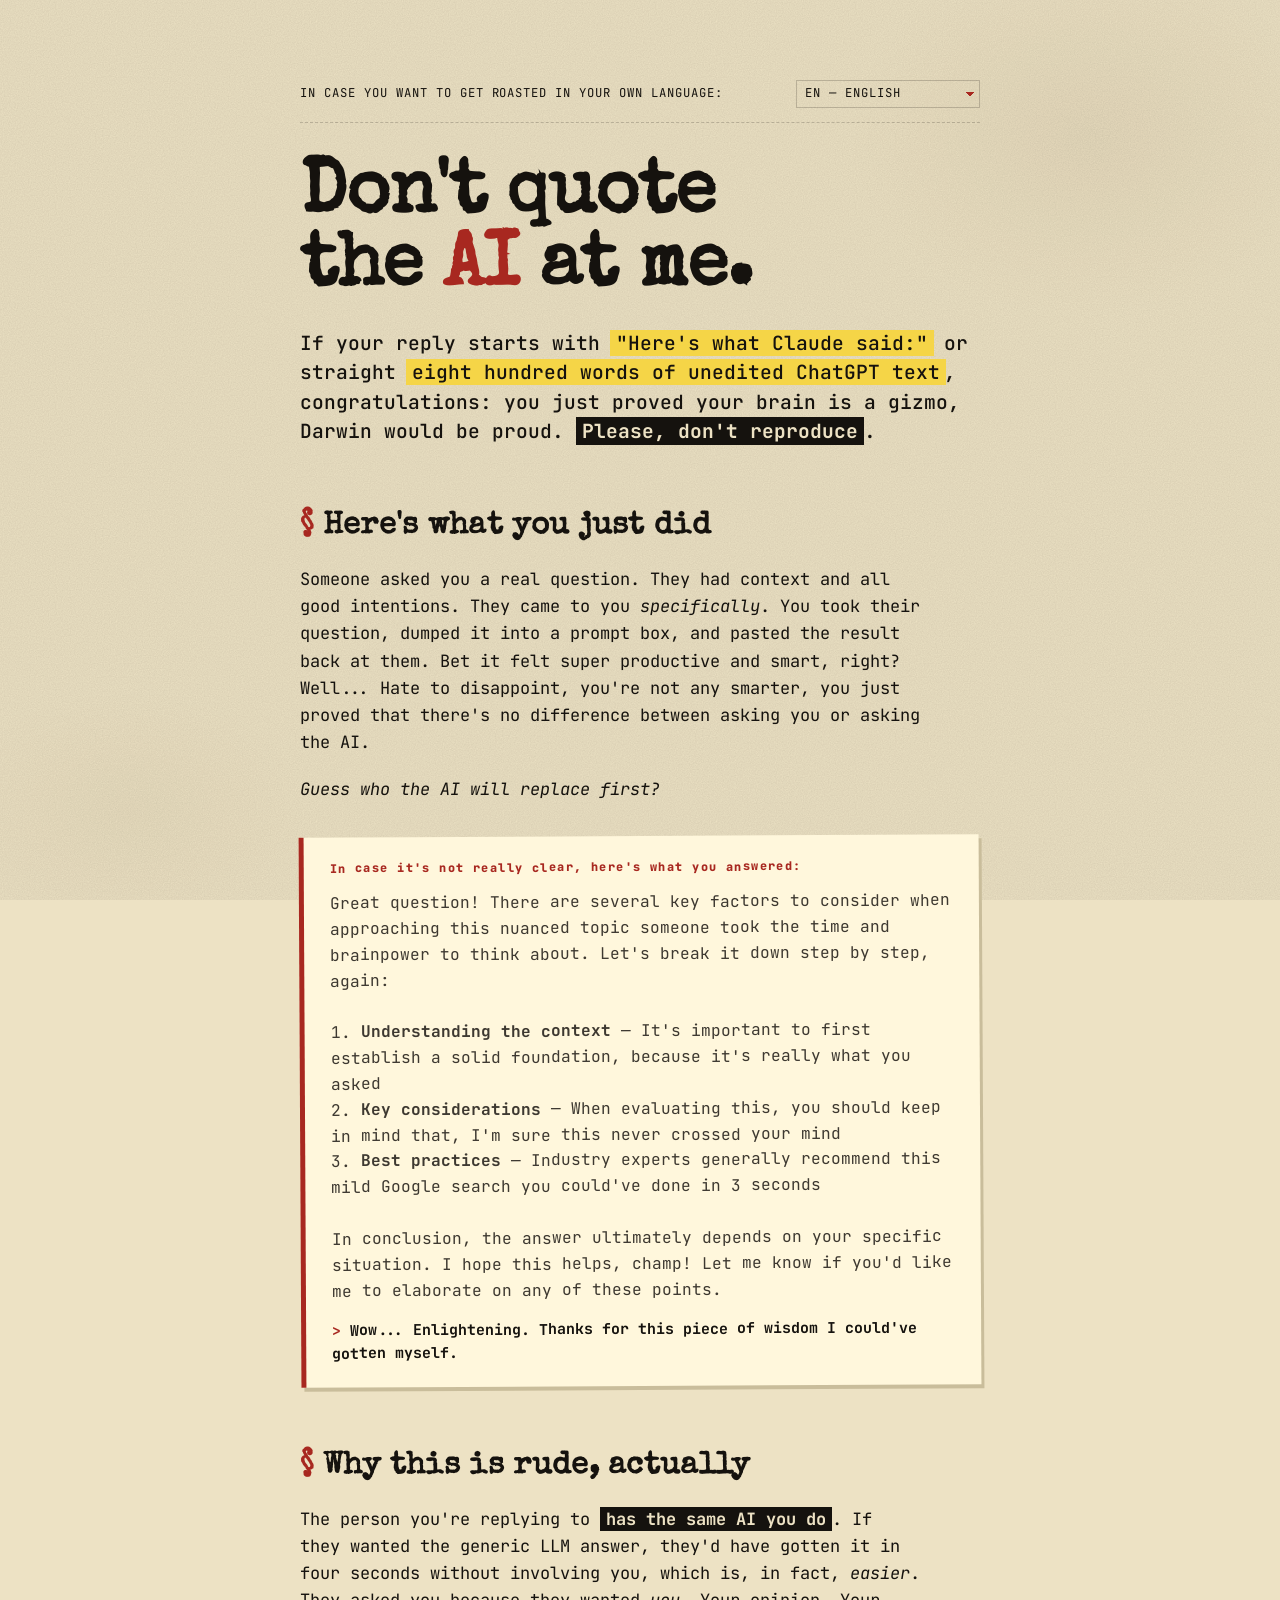
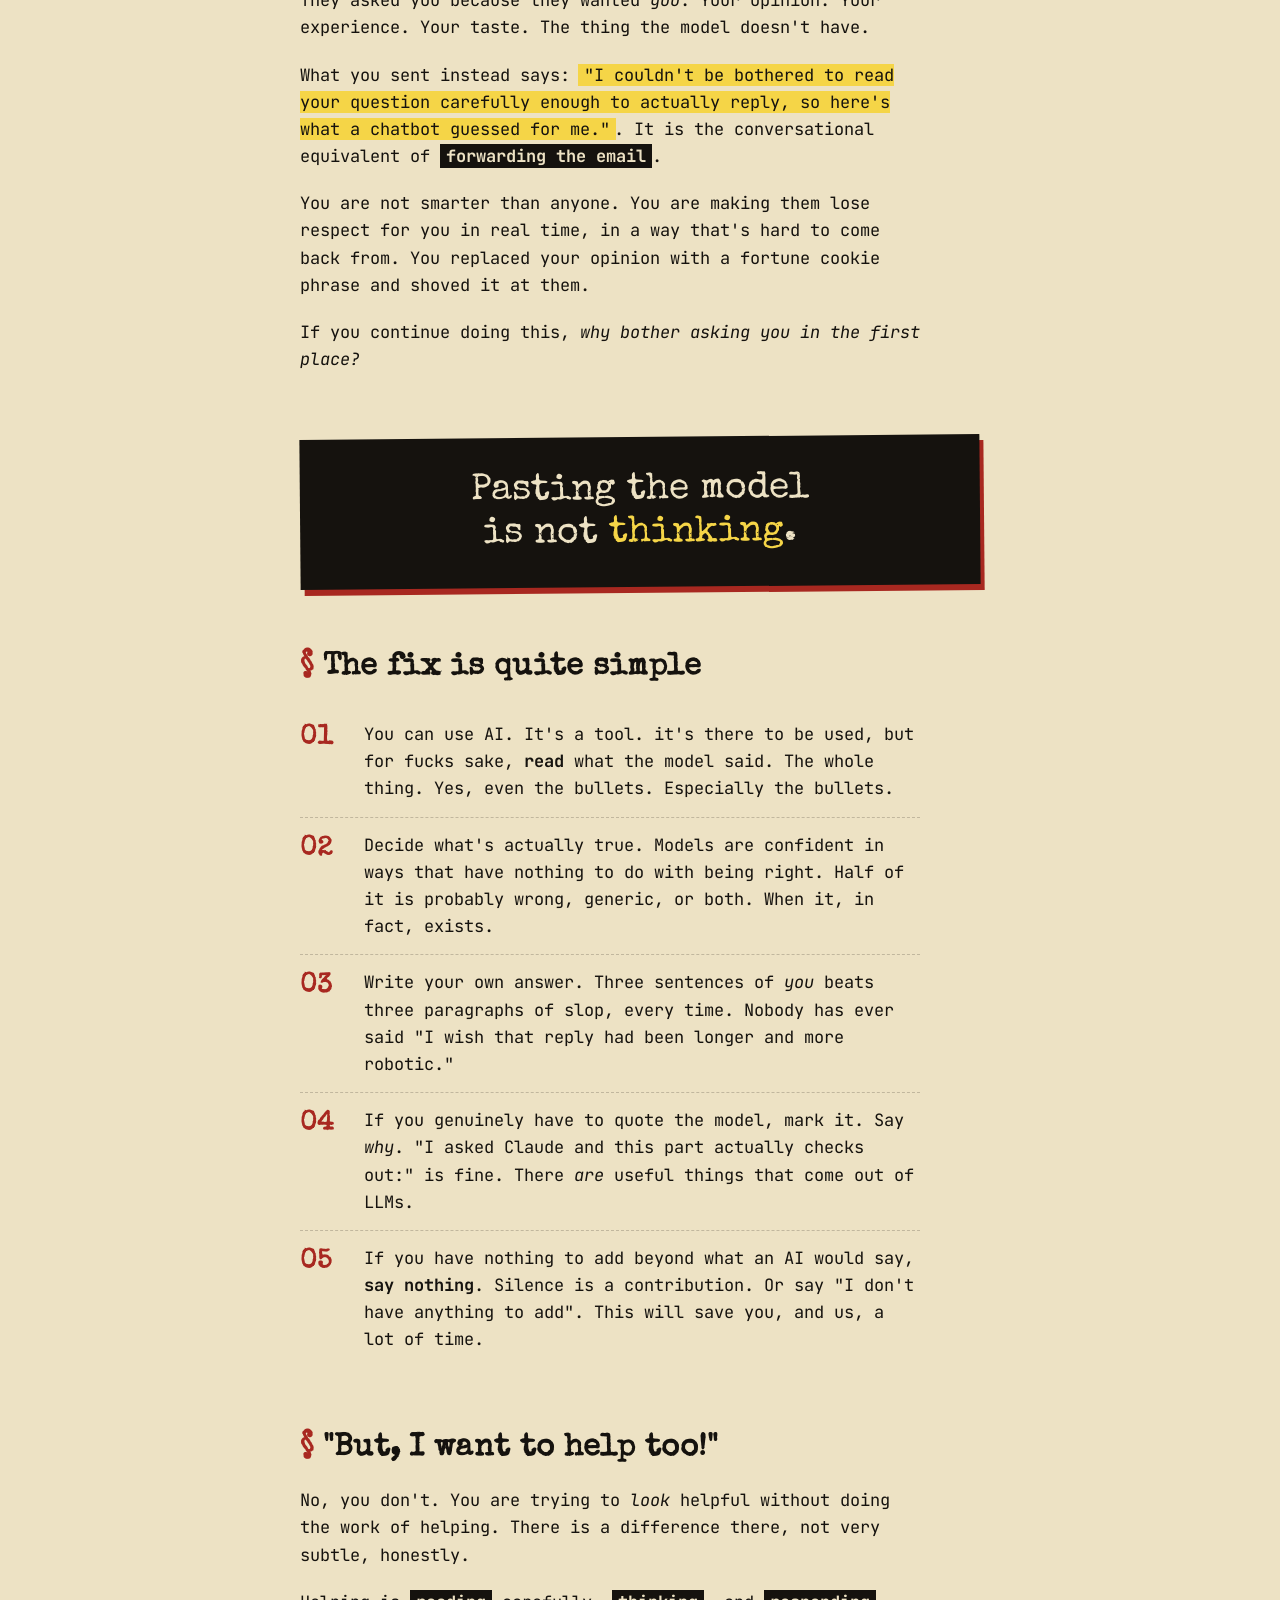
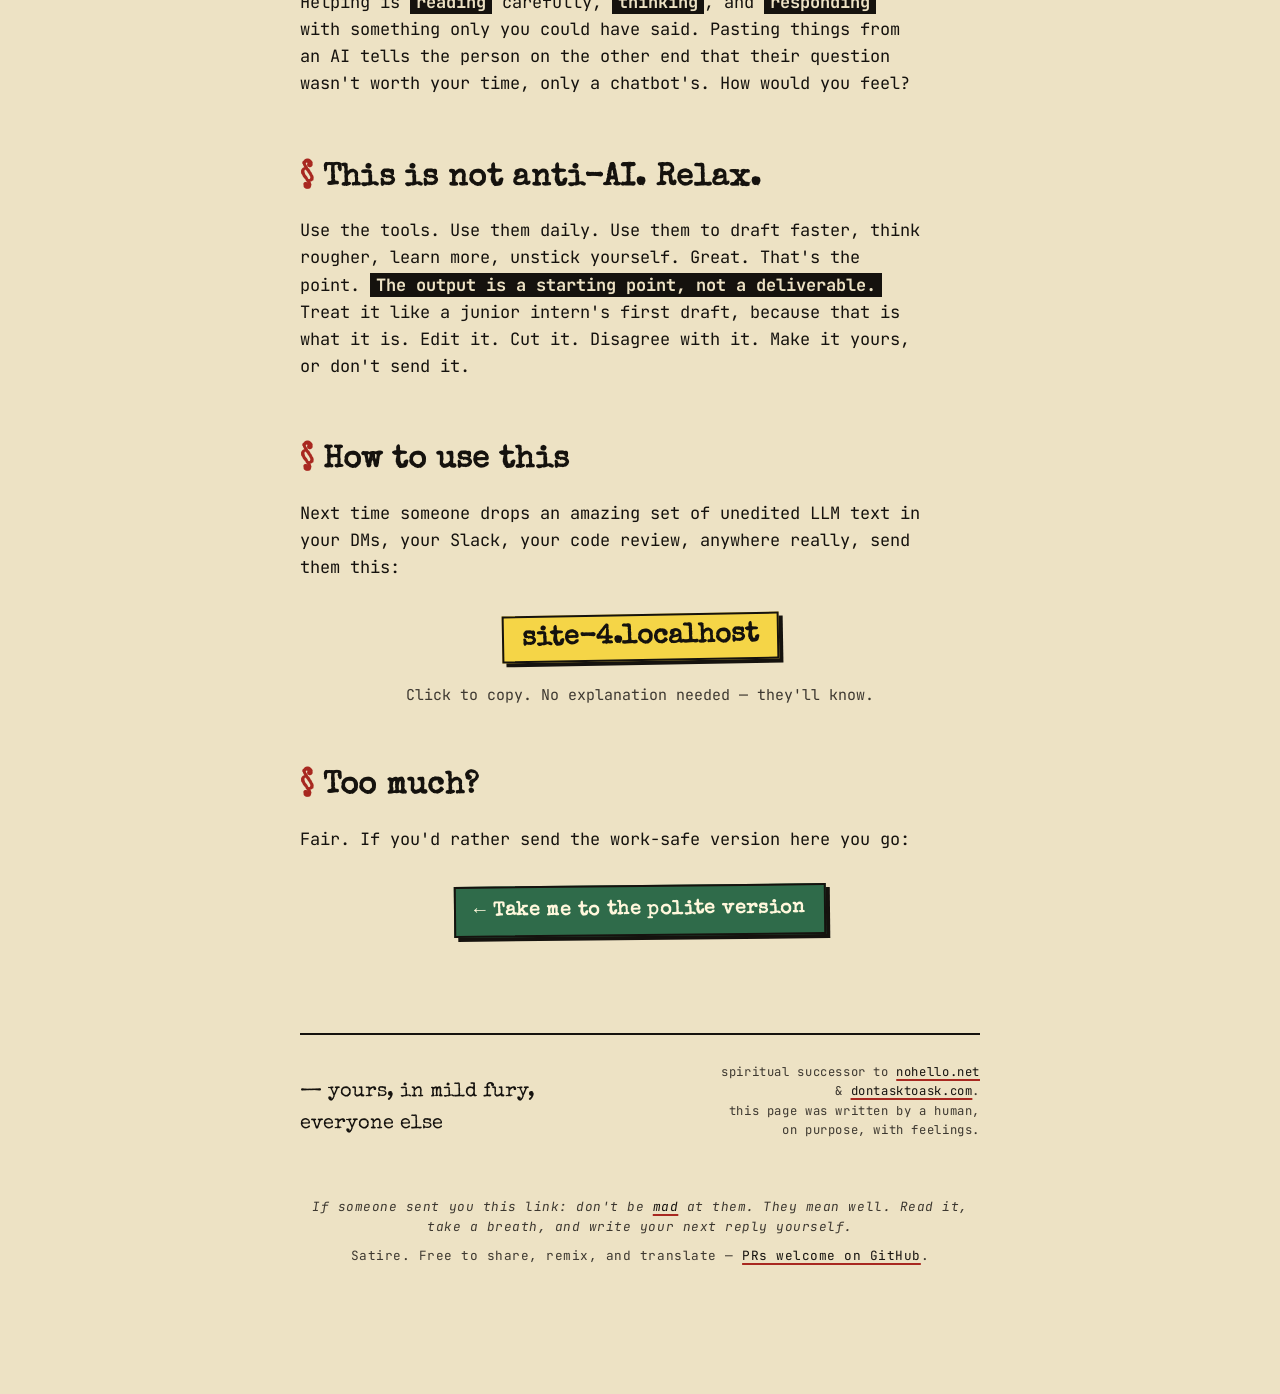
==== angry/index.html @ 4ade4d95 "feat: add polite version" ====
<!DOCTYPE html>
<html lang="en">

<head>
  <meta charset="UTF-8">
  <meta name="viewport" content="width=device-width, initial-scale=1.0">
  <title>Don't paste the AI.</title>
  <meta name="description" content="If your reply is a wall of unedited LLM junk, you are the problem.">
  <meta property="og:title" content="Don't just 'quote' the AI">
  <meta property="og:description" content="If your reply is a wall of unedited LLM junk, you are the problem.">
  <meta property="og:image" content="https://dontquotetheai.com/assets/og-image.png">
  <meta property="og:image:width" content="1200">
  <meta property="og:image:height" content="630">
  <meta property="og:type" content="website">
  <meta property="og:url" content="https://dontquotetheai.com/angry/">
  <link rel="canonical" href="https://dontquotetheai.com/angry/">
  <meta name="twitter:card" content="summary_large_image">
  <meta name="twitter:image" content="https://dontquotetheai.com/assets/og-image.png">
  <link rel="icon" type="image/svg+xml" href="../assets/favicon.svg">
  <link rel="icon" type="image/png" sizes="32x32" href="../assets/favicon-32.png">
  <link rel="apple-touch-icon" href="../assets/apple-touch-icon.png">
  <link rel="preconnect" href="https://fonts.googleapis.com">
  <link rel="preconnect" href="https://fonts.gstatic.com" crossorigin>
  <link
    href="https://fonts.googleapis.com/css2?family=Special+Elite&family=JetBrains+Mono:wght@400;500;700;800&display=swap"
    rel="stylesheet">
  <link rel="stylesheet" href="../styles.css">
  <link rel="alternate" hreflang="en" href="https://dontquotetheai.com/angry/">
  <link rel="alternate" hreflang="pt-BR" href="https://dontquotetheai.com/angry/ptbr.html">
  <link rel="alternate" hreflang="x-default" href="https://dontquotetheai.com/angry/">
</head>

<body>
  <main class="sheet">

    <header>
      <div class="doc-meta">
        <span>In case you want to get roasted in your own language:</span>
        <label class="lang" aria-label="Language">
          <select onchange="if(this.value)location.href=this.value">
            <option value="" selected>EN — English</option>
            <option value="ptbr.html">PT — Português (BR)</option>
          </select>
        </label>
      </div>
      <h1>Don't quote<br>the <span class="yell">AI</span> at me.</h1>
      <p class="lede">If your reply starts with <span class="marker">"Here's what Claude said:"</span> or straight <span
          class="marker">eight hundred words of unedited ChatGPT text</span>, congratulations: you just proved your
        brain is a gizmo, Darwin would be proud. <strong>Please, don't reproduce</strong>.</p>
    </header>

    <section>
      <h2>Here's what you just did</h2>
      <p>Someone asked you a real question. They had context and all good intentions. They came to you
        <em>specifically</em>. You took their question, dumped it into a prompt box, and pasted the result back at them.
        Bet it felt super productive and smart, right? Well... Hate to disappoint, you're not any smarter, you just
        proved that there's no difference between asking you or asking the AI.
      </p>

      <p><em>Guess who the AI will replace first?</em></p>

      <blockquote>
        <span class="exhibit-label">In case it's not really clear, here's what you answered:</span>
        Great question! There are several key factors to consider when approaching this nuanced topic someone took the
        time and brainpower to think about. Let's break it
        down step by step, again:<br><br>
        1. <strong>Understanding the context</strong> — It's important to first establish a solid foundation, because
        it's really what you asked<br>
        2. <strong>Key considerations</strong> — When evaluating this, you should keep in mind that, I'm sure this never
        crossed your mind<br>
        3. <strong>Best practices</strong> — Industry experts generally recommend this mild Google search you could've
        done in 3 seconds<br><br>

        In conclusion, the answer ultimately depends on your specific situation. I hope this helps, champ! Let me know
        if you'd like me to elaborate on any of these points.
        <em>Wow... Enlightening. Thanks for this piece of wisdom I could've gotten myself.</em>
      </blockquote>
    </section>

    <section>
      <h2>Why this is rude, actually</h2>
      <p>The person you're replying to <strong>has the same AI you do</strong>. If they wanted the generic LLM answer,
        they'd have gotten it in four seconds without involving you, which is, in fact, <em>easier</em>. They asked you
        because they wanted <em>you</em>. Your opinion. Your experience. Your taste. The thing the model doesn't have.
      </p>

      <p>What you sent instead says: <span class="marker">"I couldn't be bothered to read your question carefully enough
          to actually reply, so here's what a chatbot guessed for me."</span>. It is the conversational equivalent of
        <strong>forwarding the email</strong>.
      </p>

      <p>You are not smarter than anyone. You are making them lose respect for you in real time, in a way that's hard to
        come back from. You replaced your opinion with a fortune cookie phrase and shoved it at them.</p>

      <p>If you continue doing this, <em>why bother asking you in the first place?</em></p>
    </section>

    <div class="shout">
      Pasting the model<br>is not <span>thinking</span>.
    </div>

    <section>
      <h2>The fix is quite simple</h2>
      <ol>
        <li>You can use AI. It's a tool. it's there to be used, but for fucks sake, <strong>read</strong> what the model
          said. The whole thing. Yes, even the bullets. Especially the bullets.
        </li>
        <li>Decide what's actually true. Models are confident in ways that have nothing to do with being right. Half of
          it is probably wrong, generic, or both. When it, in fact, exists.</li>
        <li>Write your own answer. Three sentences of <em>you</em> beats three paragraphs of slop, every time. Nobody
          has ever said "I wish that reply had been longer and more robotic."</li>
        <li>If you genuinely have to quote the model, mark it. Say <em>why</em>. "I asked Claude and this part actually
          checks out:" is fine. There <em>are</em> useful things that come out of LLMs.</li>
        <li>If you have nothing to add beyond what an AI would say, <strong>say nothing</strong>. Silence is a
          contribution. Or say "I don't have anything to add". This will save you, and us, a lot of time.</li>
      </ol>
    </section>

    <section>
      <h2>"But, I want to help too!"</h2>
      <p>No, you don't. You are trying to <em>look</em> helpful without doing the work of helping. There is a
        difference there, not very subtle, honestly.</p>
      <p>Helping is <strong>reading</strong> carefully, <strong>thinking</strong>, and <strong>responding</strong> with
        something only you could have
        said. Pasting things
        from an AI tells the person on the other end that their question wasn't worth your time, only a chatbot's. How
        would you feel?</p>
    </section>

    <section>
      <h2>This is not anti-AI. Relax.</h2>
      <p>Use the tools. Use them daily. Use them to draft faster, think rougher, learn more, unstick yourself. Great.
        That's the point. <strong>The output is a starting point, not a deliverable.</strong> Treat it like a junior
        intern's first draft, because that is what it is. Edit it. Cut it. Disagree with it. Make it yours, or don't
        send it.</p>
    </section>

    <section>
      <h2>How to use this</h2>
      <p>Next time someone drops an amazing set of unedited LLM text in your DMs, your Slack, your code review, anywhere
        really, send them this:</p>
      <p class="u-center u-mt-lg"><button id="copyBtn" type="button" class="url-tag-big" onclick="copyTag(this)"
          aria-label="Copy dontpastetheai.com to clipboard">dontpastetheai.com</button></p>
      <p class="u-center u-small u-muted u-mt-md">Click to copy. No explanation needed — they'll know.</p>
    </section>

    <section>
      <h2>Too much?</h2>
      <p>Fair. If you'd rather send the work-safe version here you go:</p>
      <p class="u-center u-mt-lg"><a class="cta-calm" href="../">← Take me to the polite version</a></p>
    </section>

    <div class="signature">
      <div class="name">— yours, in mild fury,<br>everyone else</div>
      <small>spiritual successor to <a href="https://nohello.net" target="_blank" rel="noopener">nohello.net</a> &amp;
        <a href="https://dontasktoask.com" target="_blank" rel="noopener">dontasktoask.com</a>.<br>this page was written
        by a human, on purpose, with feelings.</small>
    </div>

    <div class="footer">
      <p><em>If someone sent you this link: don't be <a href="https://www.youtube.com/watch?v=xzpndHtdl9A"
            target="_blank" rel="noopener">mad</a> at them. They mean well. Read it, take a breath, and write your next
          reply yourself.</em></p>
      <p>Satire. Free to share, remix, and translate — <a href="https://github.com/khaosdoctor/dontpastetheai"
          target="_blank" rel="noopener">PRs welcome on GitHub</a>.</p>
    </div>

  </main>
  <script>
    (function setCopyDomain() {
      const target = location.hostname.replace(/^www\./, '');
      const btn = document.getElementById('copyBtn');
      btn.textContent = target;
      btn.dataset.copy = target;
      btn.setAttribute('aria-label', `Copy ${target} to clipboard`);
    })();
    function copyTag(el) {
      const text = el.dataset.copy || el.textContent.trim();
      if (!el.dataset.copy) el.dataset.copy = text;
      navigator.clipboard.writeText(text).then(() => {
        el.textContent = 'copied!';
        clearTimeout(el._t);
        el._t = setTimeout(() => {el.textContent = text;}, 1200);
      });
    }
  </script>
</body>

</html>
---- styles.css ----
/* ---------- tokens ---------- */
:root {
  --paper: #ede2c4;
  --paper-alt: #fff7dc;
  --paper-shadow: #c9bd9b;
  --ink: #15120e;
  --ink-faded: #3d3830;
  --stamp: #a82820;
  --rule: #15120e33;
  --highlight: #f5d547;

  --font-mono: 'JetBrains Mono', 'Courier New', monospace;
  --font-type: 'Special Elite', 'Courier New', cursive;

  --space-1: 4px;
  --space-2: 8px;
  --space-3: 14px;
  --space-4: 22px;
  --space-5: 32px;
  --space-6: 56px;
  --space-7: 96px;
}

/* ---------- reset ---------- */
* { box-sizing: border-box; margin: 0; padding: 0; }

::selection { background: var(--ink); color: var(--highlight); }

/* ---------- base ---------- */
html, body {
  background: var(--paper);
  color: var(--ink);
  font-family: var(--font-mono);
  font-size: 17px;
  line-height: 1.6;
  min-height: 100vh;
  overflow-x: hidden;
}

body::before {
  content: "";
  position: fixed;
  inset: 0;
  pointer-events: none;
  z-index: 1;
  background-image:
    radial-gradient(ellipse 400px 300px at 85% 15%, rgba(80, 50, 20, 0.08) 0%, transparent 60%),
    radial-gradient(ellipse 300px 200px at 10% 90%, rgba(80, 50, 20, 0.05) 0%, transparent 60%),
    url("data:image/svg+xml;utf8,<svg xmlns='http://www.w3.org/2000/svg' width='200' height='200'><filter id='n'><feTurbulence type='fractalNoise' baseFrequency='0.85' numOctaves='2' stitchTiles='stitch'/><feColorMatrix values='0 0 0 0 0 0 0 0 0 0 0 0 0 0 0 0 0 0 0.14 0'/></filter><rect width='100%25' height='100%25' filter='url(%23n)'/></svg>");
  mix-blend-mode: multiply;
  opacity: 0.65;
}

p { margin-bottom: 20px; max-width: 62ch; }

p strong {
  background: var(--ink);
  color: var(--paper);
  padding: 1px 6px;
  font-weight: 700;
}

p a, .footer a, .signature a {
  color: var(--ink);
  text-decoration: underline;
  text-decoration-thickness: 2px;
  text-underline-offset: 3px;
  text-decoration-color: var(--stamp);
}

p a:hover { color: var(--stamp); }

/* ---------- layout ---------- */
.sheet {
  position: relative;
  z-index: 2;
  max-width: 760px;
  margin: 0 auto;
  padding: 80px 40px 120px;
}

header { margin-bottom: var(--space-6); }
section { margin: 64px 0; }

.doc-meta {
  font-size: 0.72rem;
  letter-spacing: 0.08em;
  border-bottom: 1px dashed var(--rule);
  padding-bottom: var(--space-3);
  margin-bottom: 36px;
  display: flex;
  justify-content: space-between;
  align-items: center;
  flex-wrap: wrap;
  gap: var(--space-2);
  text-transform: uppercase;
}

.lang select {
  font: inherit;
  font-size: 0.72rem;
  letter-spacing: 0.08em;
  text-transform: uppercase;
  color: var(--ink);
  background: transparent;
  border: 1px solid var(--rule);
  padding: 3px 22px 3px 8px;
  cursor: pointer;
  appearance: none;
  background-image: linear-gradient(45deg, transparent 50%, var(--stamp) 50%), linear-gradient(-45deg, transparent 50%, var(--stamp) 50%);
  background-position: right 9px center, right 5px center;
  background-size: 4px 4px, 4px 4px;
  background-repeat: no-repeat;
}
.lang select:hover { border-color: var(--stamp); color: var(--stamp); }

/* ---------- headings ---------- */
h1 {
  font-family: var(--font-type);
  font-size: clamp(2.4rem, 8vw, 4.4rem);
  line-height: 0.98;
  letter-spacing: -0.015em;
  margin-bottom: 24px;
}

h1 .yell {
  color: var(--stamp);
  display: inline-block;
  transform: rotate(-1deg);
  transition: transform 0.2s ease;
}

h1:hover .yell { transform: rotate(2deg) scale(1.04); }

h1 .strike { position: relative; display: inline-block; }
h1 .strike::after {
  content: "";
  position: absolute;
  inset: 50% -6px auto -6px;
  height: 6px;
  background: var(--stamp);
  transform: rotate(-2deg);
}

h2 {
  font-family: var(--font-type);
  font-size: 1.8rem;
  margin-bottom: var(--space-4);
  letter-spacing: 0.01em;
  line-height: 1.1;
}
h2::before { content: "§ "; color: var(--stamp); }

/* ---------- lede ---------- */
.lede {
  font-size: 1.15rem;
  font-weight: 500;
  max-width: 56ch;
  line-height: 1.5;
}

.marker {
  background: var(--highlight);
  padding: 0 4px;
  box-shadow: -2px 0 0 var(--highlight), 2px 0 0 var(--highlight);
}

/* ---------- blockquote ---------- */
blockquote {
  margin: var(--space-5) 0;
  padding: var(--space-4) 26px;
  background: var(--paper-alt);
  border-left: 5px solid var(--stamp);
  font-size: 0.95rem;
  color: var(--ink-faded);
  position: relative;
  box-shadow: 3px 4px 0 var(--paper-shadow);
  transform: rotate(-0.3deg);
}

blockquote .exhibit-label {
  display: block;
  font-size: 0.7rem;
  letter-spacing: 0.12em;
  color: var(--stamp);
  margin-bottom: 12px;
  font-weight: 800;
}

blockquote em {
  display: block;
  margin-top: var(--space-3);
  font-style: normal;
  color: var(--ink);
  font-size: 0.88rem;
  font-weight: 700;
}

blockquote em::before { content: "> "; color: var(--stamp); }

/* ---------- ordered rules list ---------- */
ol {
  margin: 20px 0;
  padding-left: 0;
  list-style: none;
  counter-reset: rule;
}

ol li {
  counter-increment: rule;
  padding: var(--space-3) 0 var(--space-3) 64px;
  position: relative;
  border-bottom: 1px dashed var(--rule);
  max-width: 62ch;
}

ol li:last-child { border-bottom: none; }

ol li::before {
  content: counter(rule, decimal-leading-zero);
  position: absolute;
  left: 0;
  top: 10px;
  font-family: var(--font-type);
  font-size: 1.6rem;
  color: var(--stamp);
  font-weight: 700;
}

/* ---------- shout ---------- */
.shout {
  margin: 48px 0;
  padding: var(--space-5);
  background: var(--ink);
  color: var(--paper);
  font-family: var(--font-type);
  font-size: clamp(1.4rem, 4vw, 2.2rem);
  line-height: 1.15;
  text-align: center;
  transform: rotate(-0.5deg);
  box-shadow: 4px 6px 0 var(--stamp);
}

.shout span { color: var(--highlight); }

/* ---------- url tag ---------- */
.url-tag-big {
  display: inline-block;
  background: var(--highlight);
  color: var(--ink);
  padding: var(--space-2) 18px;
  font-family: var(--font-type);
  font-size: 1.6rem;
  font-weight: 700;
  transform: rotate(-1deg);
  border: 2px solid var(--ink);
  box-shadow: 4px 4px 0 var(--ink);
  cursor: pointer;
  transition: transform 0.1s ease, box-shadow 0.1s ease;
}
.url-tag-big:hover { transform: rotate(-1deg) translate(-1px, -1px); box-shadow: 5px 5px 0 var(--ink); }
.url-tag-big:active { transform: rotate(-1deg) translate(2px, 2px); box-shadow: 2px 2px 0 var(--ink); }

/* ---------- angry CTA ---------- */
.cta-angry {
  display: inline-block;
  background: var(--stamp);
  color: var(--paper-alt);
  padding: var(--space-2) 18px;
  font-family: var(--font-type);
  font-size: 1.15rem;
  font-weight: 700;
  letter-spacing: 0.02em;
  text-decoration: none;
  transform: rotate(0.6deg);
  border: 2px solid var(--ink);
  box-shadow: 4px 4px 0 var(--ink);
  transition: transform 0.1s ease, box-shadow 0.1s ease;
}
.cta-angry:hover { transform: rotate(0.6deg) translate(-1px, -1px); box-shadow: 5px 5px 0 var(--ink); color: var(--paper-alt); }
.cta-angry:active { transform: rotate(0.6deg) translate(2px, 2px); box-shadow: 2px 2px 0 var(--ink); }

/* ---------- calm CTA ---------- */
.cta-calm {
  display: inline-block;
  background: #2f6b4a;
  color: var(--paper-alt);
  padding: var(--space-2) 18px;
  font-family: var(--font-type);
  font-size: 1.15rem;
  font-weight: 700;
  letter-spacing: 0.02em;
  text-decoration: none;
  transform: rotate(-0.6deg);
  border: 2px solid var(--ink);
  box-shadow: 4px 4px 0 var(--ink);
  transition: transform 0.1s ease, box-shadow 0.1s ease;
}
.cta-calm:hover { transform: rotate(-0.6deg) translate(-1px, -1px); box-shadow: 5px 5px 0 var(--ink); color: var(--paper-alt); }
.cta-calm:active { transform: rotate(-0.6deg) translate(2px, 2px); box-shadow: 2px 2px 0 var(--ink); }

/* ---------- scribble & stamp ---------- */
.scribble {
  position: absolute;
  font-family: var(--font-type);
  color: var(--stamp);
  font-size: 0.9rem;
  transform: rotate(-8deg);
  opacity: 0.85;
  pointer-events: none;
}

.scribble-1 { top: 380px; right: 4px; }
.scribble-2 { top: 920px; left: -10px; transform: rotate(6deg); }

.stamp {
  position: absolute;
  top: 50px;
  right: 24px;
  transform: rotate(-11deg);
  border: 5px solid var(--stamp);
  color: var(--stamp);
  padding: 10px 22px 8px;
  font-family: var(--font-type);
  font-size: 1.8rem;
  letter-spacing: 0.08em;
  opacity: 0.82;
  text-transform: uppercase;
  pointer-events: none;
  mix-blend-mode: multiply;
  line-height: 1;
}

/* ---------- signature & footer ---------- */
.signature {
  margin-top: var(--space-7);
  padding-top: 28px;
  border-top: 2px solid var(--ink);
  display: flex;
  justify-content: space-between;
  align-items: flex-end;
  flex-wrap: wrap;
  gap: 20px;
}

.signature .name { font-family: var(--font-type); font-size: 1.2rem; }

.signature small {
  font-size: 0.72rem;
  color: var(--ink-faded);
  letter-spacing: 0.05em;
  max-width: 38ch;
  text-align: right;
}

.footer {
  text-align: center;
  margin-top: var(--space-6);
  font-size: 0.75rem;
  color: var(--ink-faded);
  letter-spacing: 0.04em;
}
.footer p { max-width: none; margin-bottom: var(--space-2); }

/* ---------- atomic utilities ---------- */
.u-center      { text-align: center; max-width: none; }
.u-muted       { color: var(--ink-faded); }
.u-small       { font-size: 0.88rem; }
.u-mt-lg       { margin-top: var(--space-5); }
.u-mt-md       { margin-top: var(--space-4); }

/* ---------- responsive ---------- */
@media (max-width: 700px) {
  .sheet { padding: var(--space-6) var(--space-4) 80px; }
  .stamp { top: 20px; right: 12px; font-size: 1.2rem; padding: 7px 14px 5px; border-width: 4px; }
  .doc-meta { font-size: 0.62rem; }
  blockquote { padding: 16px 18px; font-size: 0.86rem; }
  ol li { padding-left: 46px; }
  ol li::before { font-size: 1.3rem; }
  .scribble { display: none; }
  .shout { padding: 24px 18px; }
}
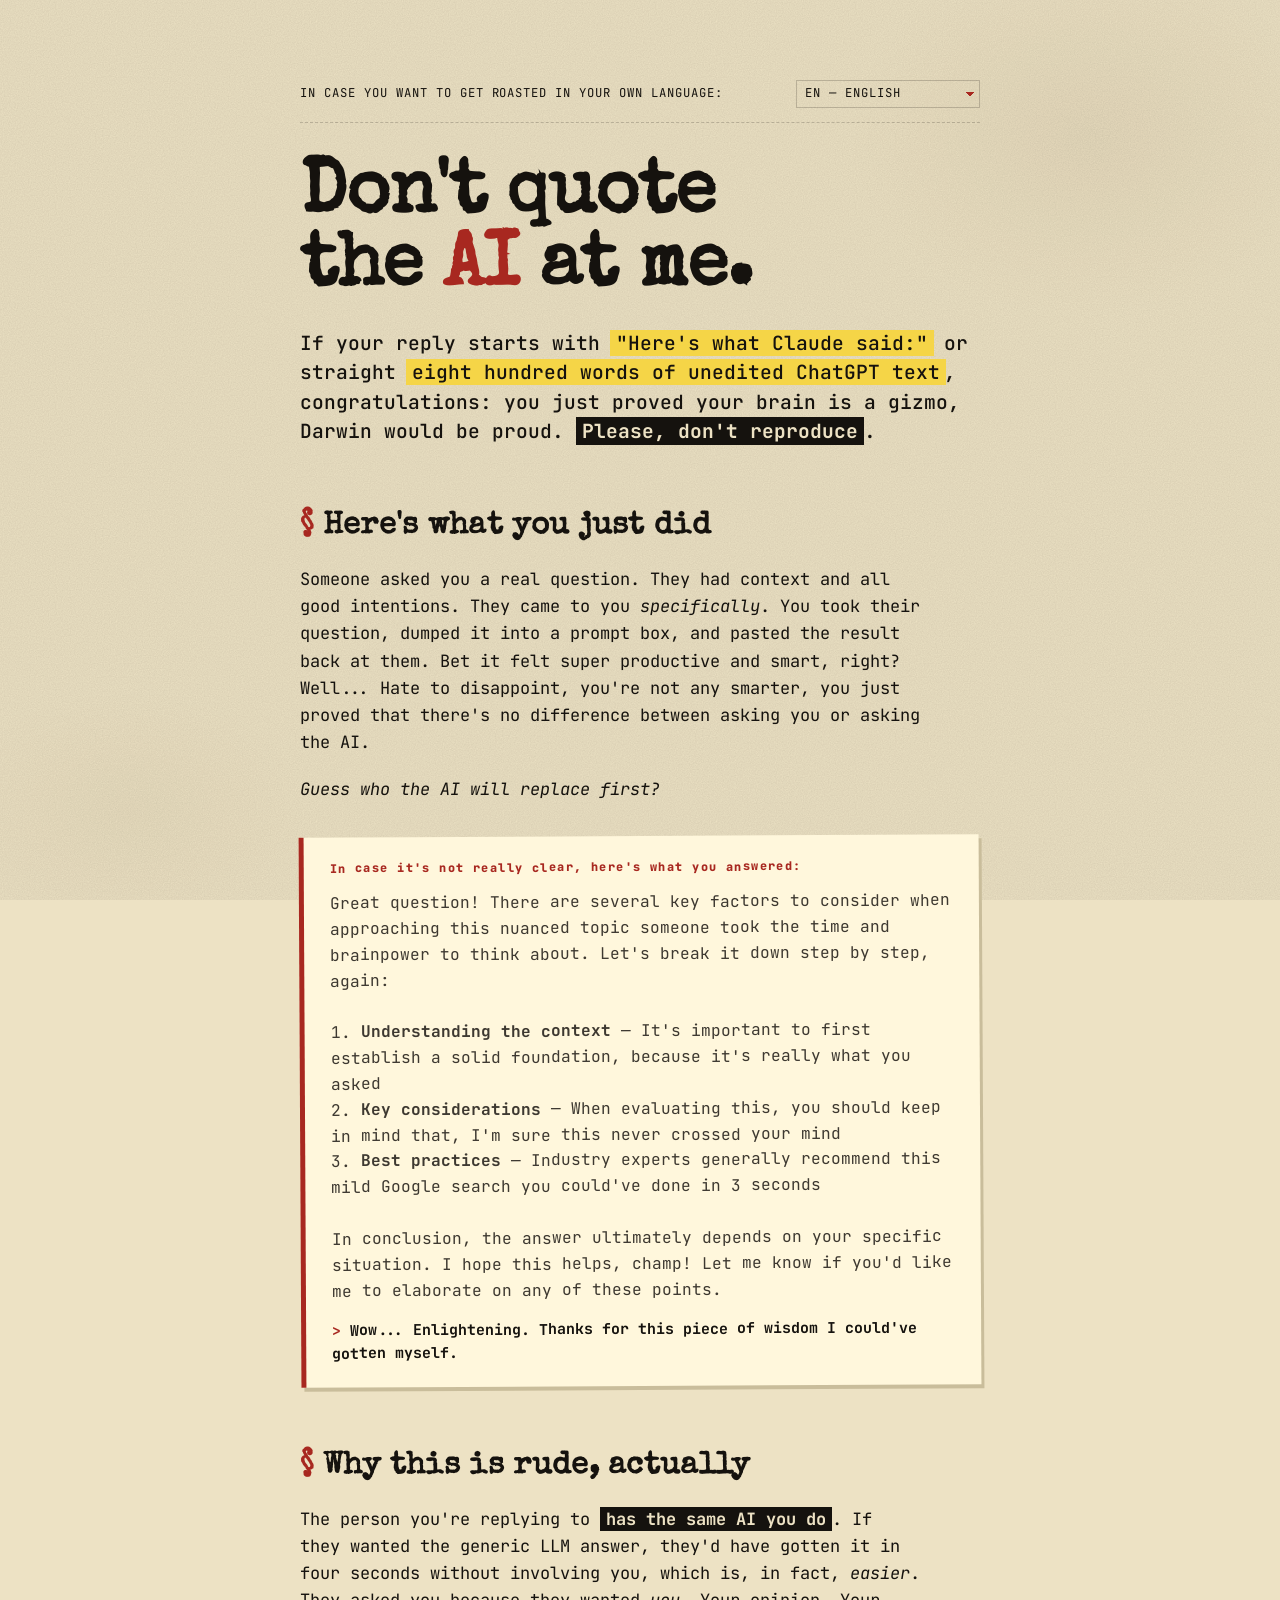
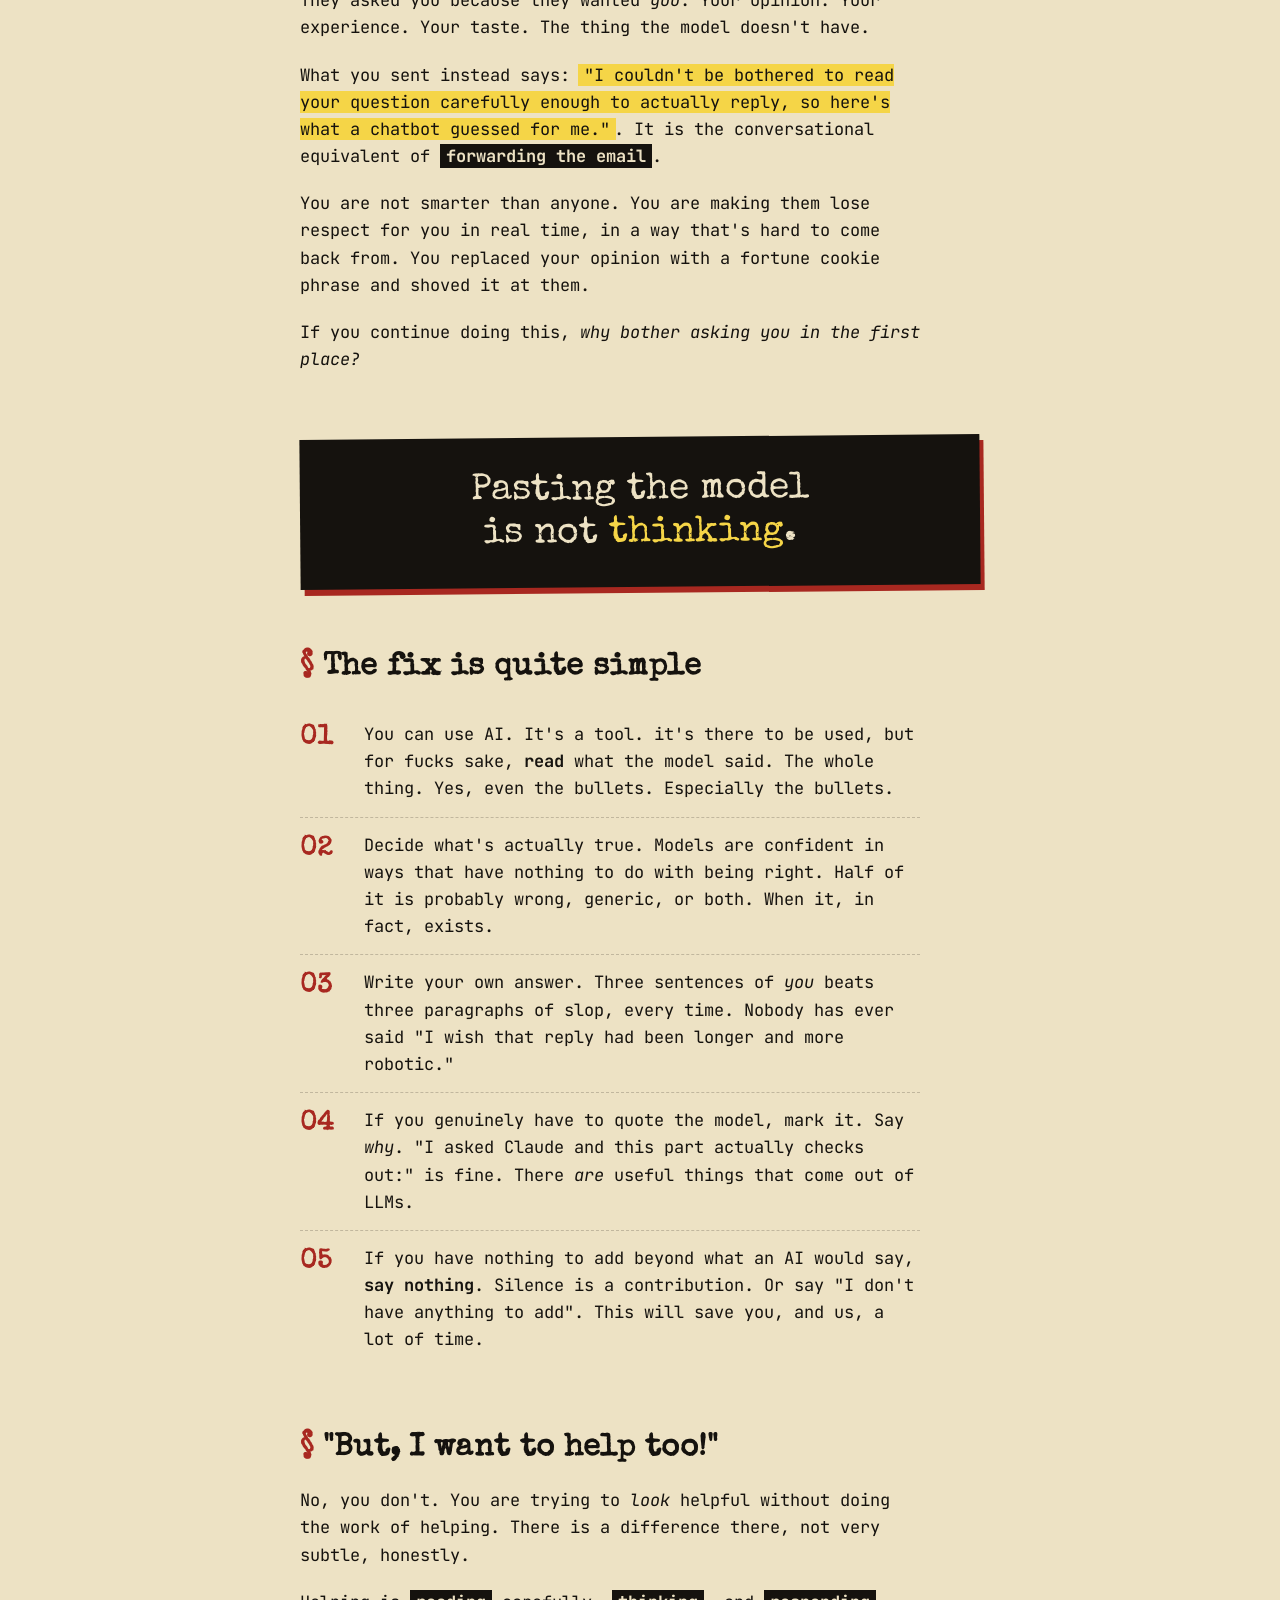
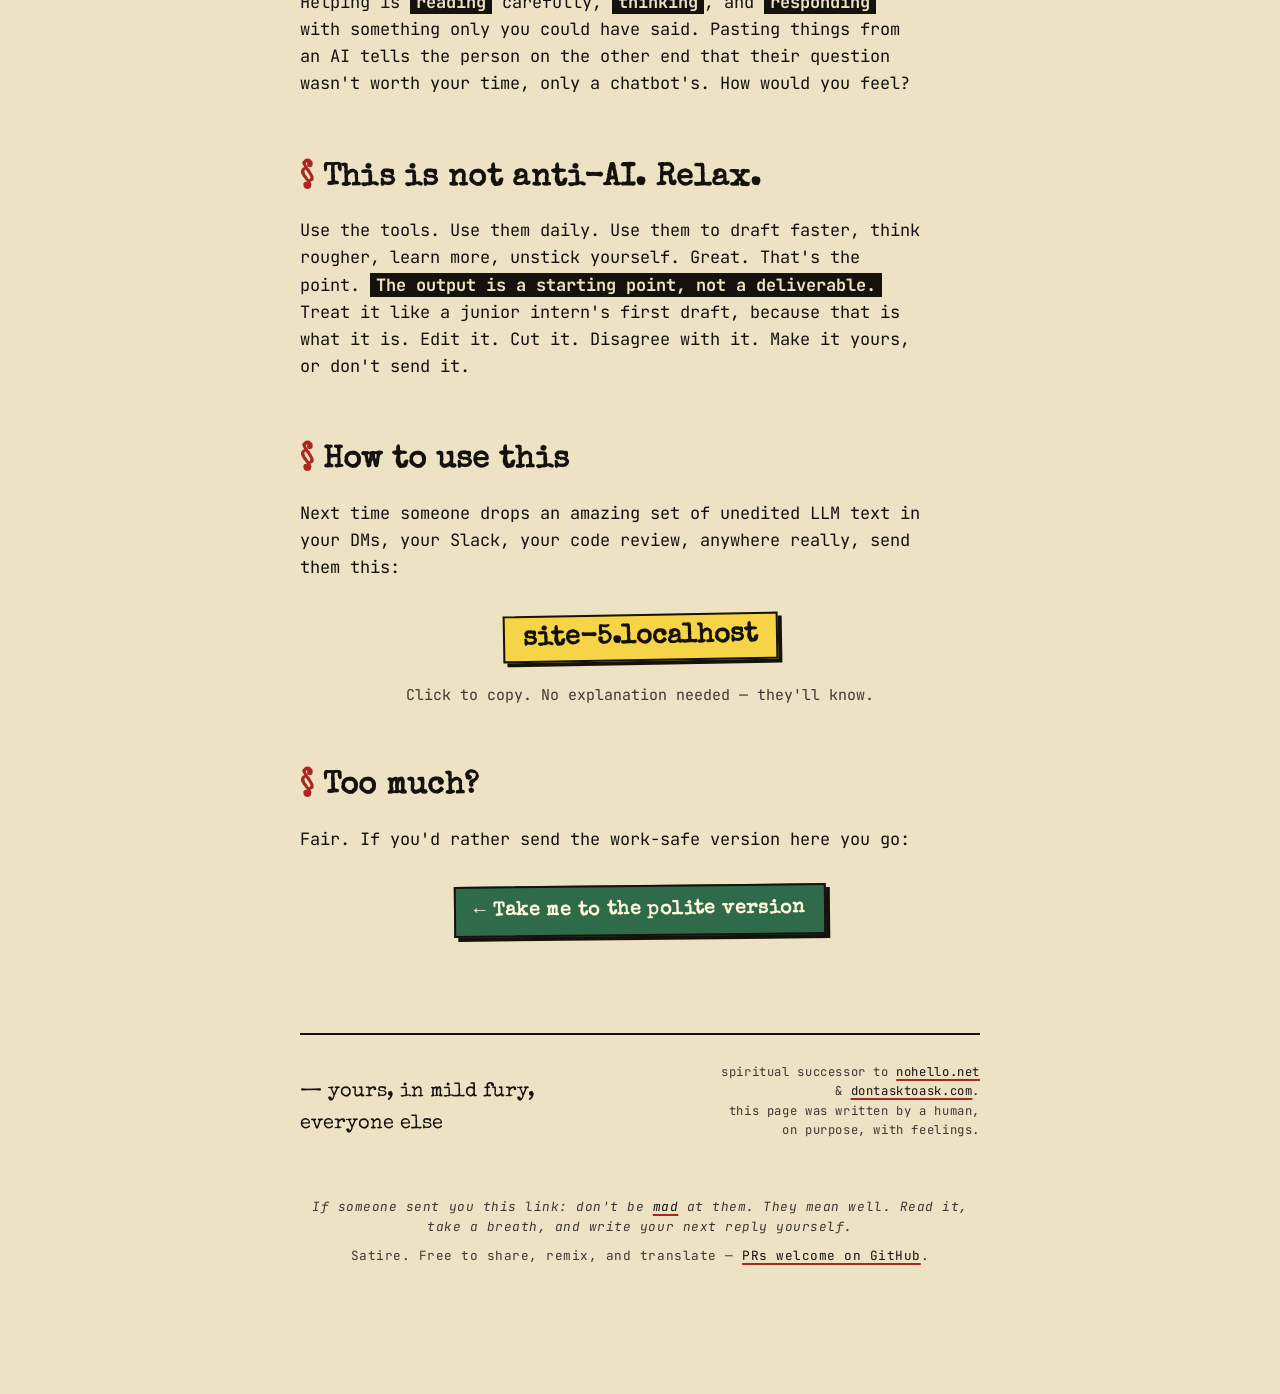
==== commit 188f5da5: "add smooth version and generate og image" ====
--- a/angry/index.html
+++ b/angry/index.html
@@ -27,6 +27,7 @@
   <link rel="stylesheet" href="../styles.css">
   <link rel="alternate" hreflang="en" href="https://dontquotetheai.com/angry/">
   <link rel="alternate" hreflang="pt-BR" href="https://dontquotetheai.com/angry/ptbr.html">
+  <link rel="alternate" hreflang="ru" href="https://dontquotetheai.com/ru.html">
   <link rel="alternate" hreflang="x-default" href="https://dontquotetheai.com/angry/">
 </head>
 
@@ -40,6 +41,7 @@
           <select onchange="if(this.value)location.href=this.value">
             <option value="" selected>EN — English</option>
             <option value="ptbr.html">PT — Português (BR)</option>
+            <option value="ru.html">RU — Русский</option>
           </select>
         </label>
       </div>
@@ -180,7 +182,7 @@
       navigator.clipboard.writeText(text).then(() => {
         el.textContent = 'copied!';
         clearTimeout(el._t);
-        el._t = setTimeout(() => {el.textContent = text;}, 1200);
+        el._t = setTimeout(() => { el.textContent = text; }, 1200);
       });
     }
   </script>
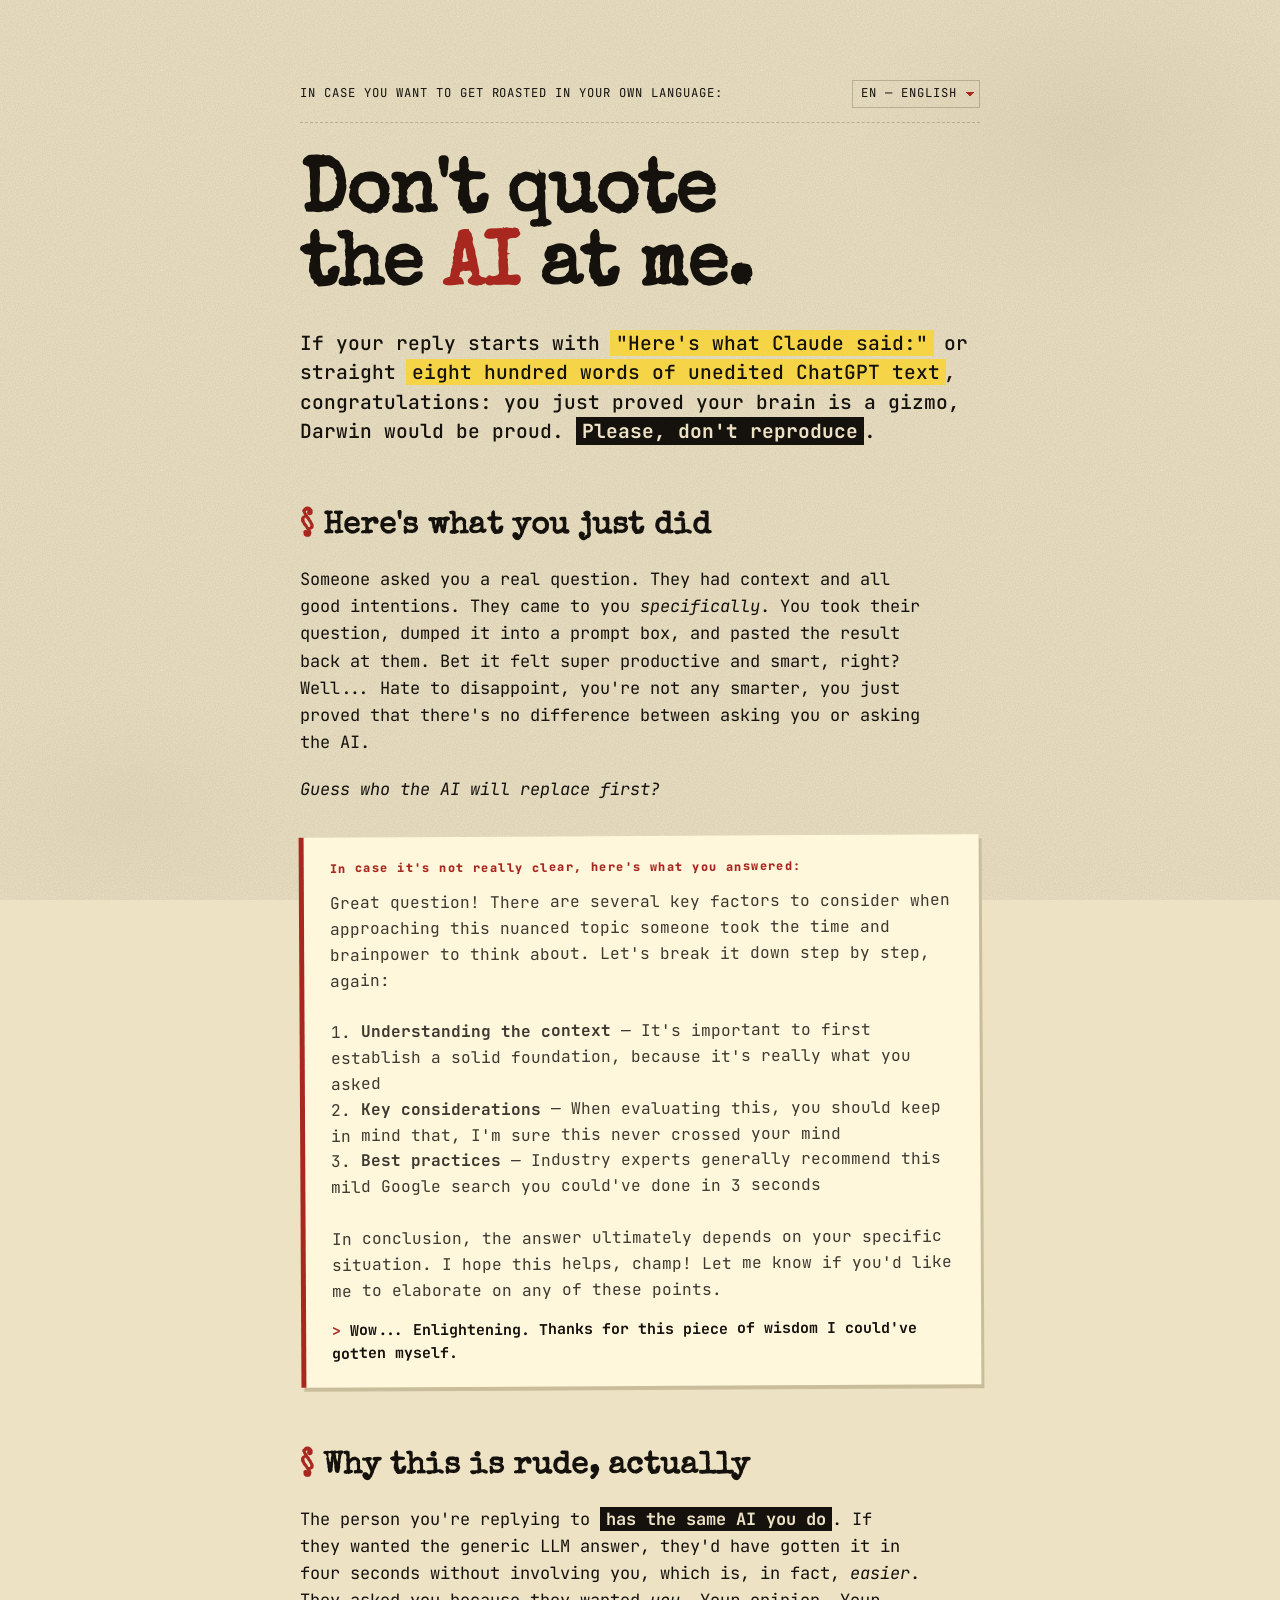
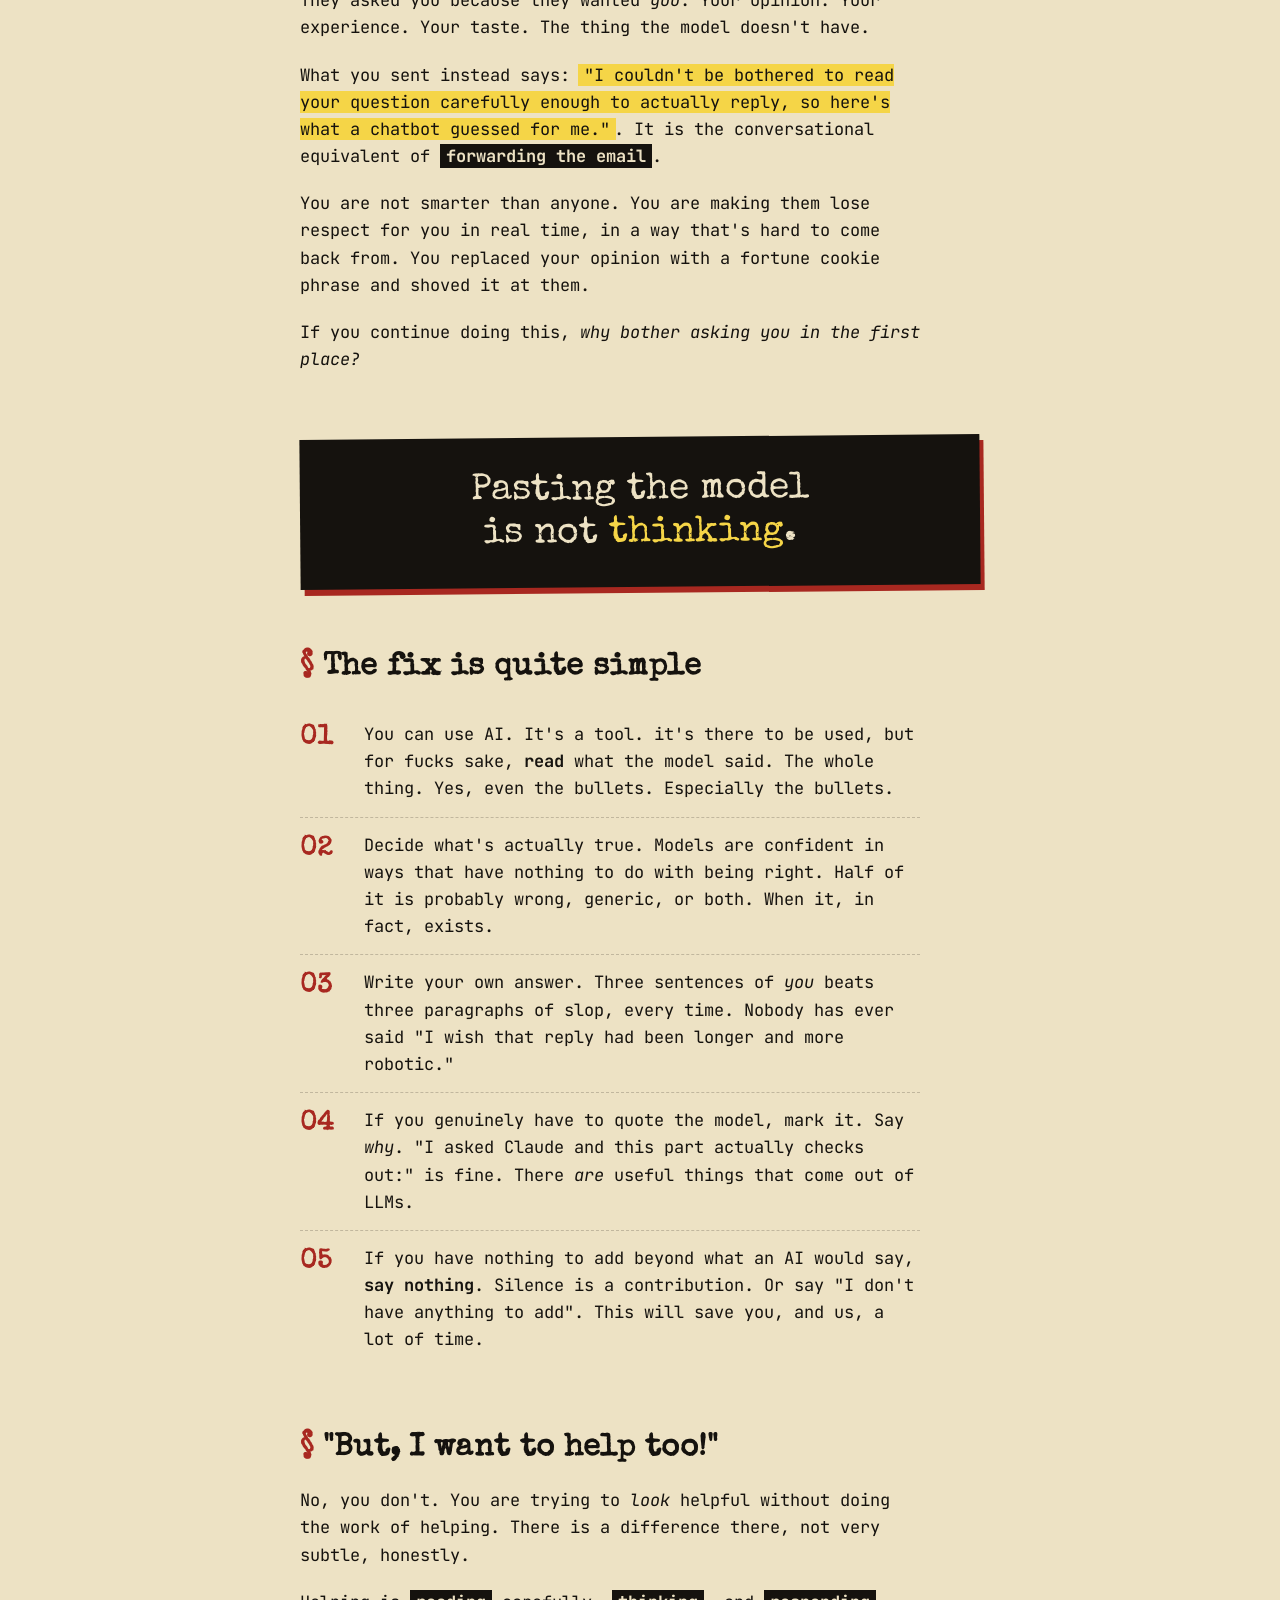
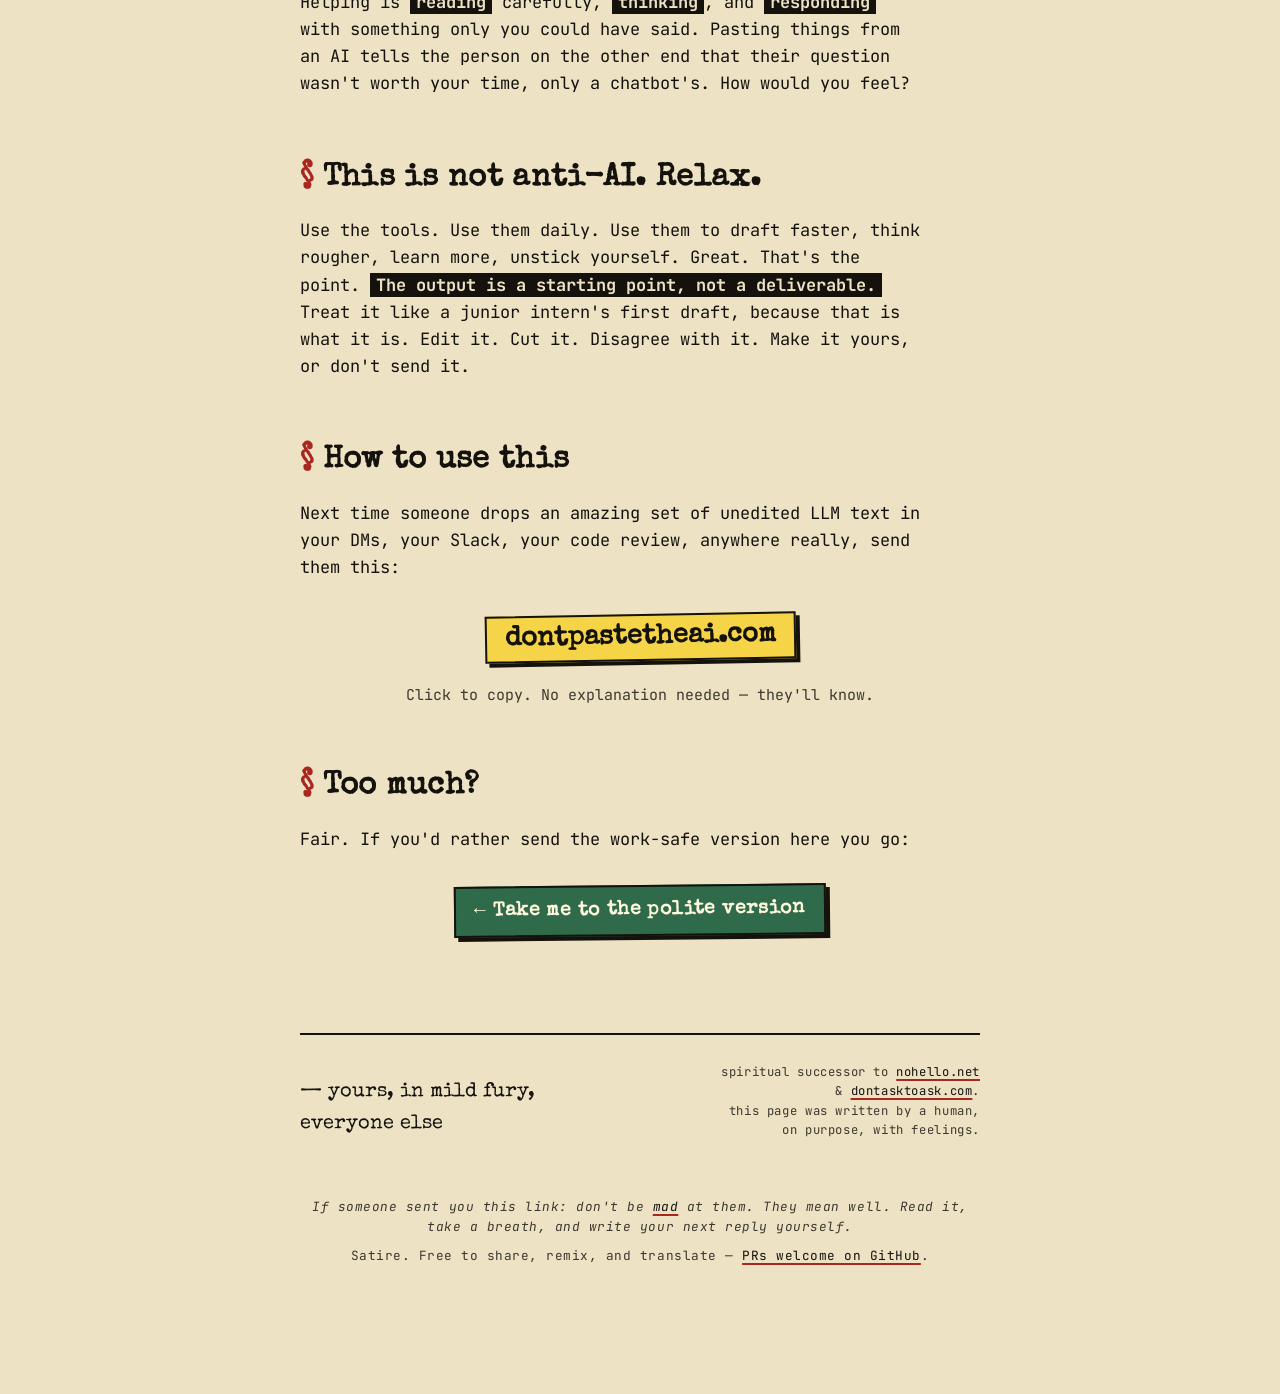
==== commit 6e79c09f: "Merge branch 'main' into main" ====
--- a/angry/index.html
+++ b/angry/index.html
@@ -8,14 +8,14 @@
   <meta name="description" content="If your reply is a wall of unedited LLM junk, you are the problem.">
   <meta property="og:title" content="Don't just 'quote' the AI">
   <meta property="og:description" content="If your reply is a wall of unedited LLM junk, you are the problem.">
-  <meta property="og:image" content="https://dontquotetheai.com/assets/og-image.png">
+  <meta property="og:image" content="https://dontpastetheai.com/assets/og-image.png">
   <meta property="og:image:width" content="1200">
   <meta property="og:image:height" content="630">
   <meta property="og:type" content="website">
-  <meta property="og:url" content="https://dontquotetheai.com/angry/">
-  <link rel="canonical" href="https://dontquotetheai.com/angry/">
+  <meta property="og:url" content="https://dontpastetheai.com/angry/">
+  <link rel="canonical" href="https://dontpastetheai.com/angry/">
   <meta name="twitter:card" content="summary_large_image">
-  <meta name="twitter:image" content="https://dontquotetheai.com/assets/og-image.png">
+  <meta name="twitter:image" content="https://dontpastetheai.com/assets/og-image.png">
   <link rel="icon" type="image/svg+xml" href="../assets/favicon.svg">
   <link rel="icon" type="image/png" sizes="32x32" href="../assets/favicon-32.png">
   <link rel="apple-touch-icon" href="../assets/apple-touch-icon.png">
@@ -25,10 +25,17 @@
     href="https://fonts.googleapis.com/css2?family=Special+Elite&family=JetBrains+Mono:wght@400;500;700;800&display=swap"
     rel="stylesheet">
   <link rel="stylesheet" href="../styles.css">
-  <link rel="alternate" hreflang="en" href="https://dontquotetheai.com/angry/">
-  <link rel="alternate" hreflang="pt-BR" href="https://dontquotetheai.com/angry/ptbr.html">
-  <link rel="alternate" hreflang="ru" href="https://dontquotetheai.com/ru.html">
-  <link rel="alternate" hreflang="x-default" href="https://dontquotetheai.com/angry/">
+  <!-- hreflang:start (managed by scripts/sync-hreflang.mjs — do not edit by hand) -->
+  <link rel="alternate" hreflang="en" href="https://dontpastetheai.com/angry/">
+  <link rel="alternate" hreflang="pt-BR" href="https://dontpastetheai.com/angry/pt-br.html">
+  <link rel="alternate" hreflang="ru" href="https://dontpastetheai.com/angry/ru.html">
+  <link rel="alternate" hreflang="zh-TW" href="https://dontpastetheai.com/angry/zh-tw.html">
+  <link rel="alternate" hreflang="zh-CN" href="https://dontpastetheai.com/angry/zh-cn.html">
+  <link rel="alternate" hreflang="it" href="https://dontpastetheai.com/angry/it.html">
+  <link rel="alternate" hreflang="x-default" href="https://dontpastetheai.com/angry/">
+  <!-- hreflang:end -->
+  <script src="../assets/translations.js" defer></script>
+  <script src="../assets/copy.js" defer></script>
 </head>
 
 <body>
@@ -38,11 +45,7 @@
       <div class="doc-meta">
         <span>In case you want to get roasted in your own language:</span>
         <label class="lang" aria-label="Language">
-          <select onchange="if(this.value)location.href=this.value">
-            <option value="" selected>EN — English</option>
-            <option value="ptbr.html">PT — Português (BR)</option>
-            <option value="ru.html">RU — Русский</option>
-          </select>
+          <select data-lang-select><option>EN — English</option></select>
         </label>
       </div>
       <h1>Don't quote<br>the <span class="yell">AI</span> at me.</h1>
@@ -141,8 +144,8 @@
       <h2>How to use this</h2>
       <p>Next time someone drops an amazing set of unedited LLM text in your DMs, your Slack, your code review, anywhere
         really, send them this:</p>
-      <p class="u-center u-mt-lg"><button id="copyBtn" type="button" class="url-tag-big" onclick="copyTag(this)"
-          aria-label="Copy dontpastetheai.com to clipboard">dontpastetheai.com</button></p>
+      <p class="u-center u-mt-lg"><button id="copyBtn" type="button" class="url-tag-big"
+          data-copy-aria="Copy {domain} to clipboard" data-copied-text="copied!">dontpastetheai.com</button></p>
       <p class="u-center u-small u-muted u-mt-md">Click to copy. No explanation needed — they'll know.</p>
     </section>
 
@@ -168,24 +171,6 @@
     </div>
 
   </main>
-  <script>
-    (function setCopyDomain() {
-      const target = location.hostname.replace(/^www\./, '');
-      const btn = document.getElementById('copyBtn');
-      btn.textContent = target;
-      btn.dataset.copy = target;
-      btn.setAttribute('aria-label', `Copy ${target} to clipboard`);
-    })();
-    function copyTag(el) {
-      const text = el.dataset.copy || el.textContent.trim();
-      if (!el.dataset.copy) el.dataset.copy = text;
-      navigator.clipboard.writeText(text).then(() => {
-        el.textContent = 'copied!';
-        clearTimeout(el._t);
-        el._t = setTimeout(() => { el.textContent = text; }, 1200);
-      });
-    }
-  </script>
 </body>
 
 </html>
